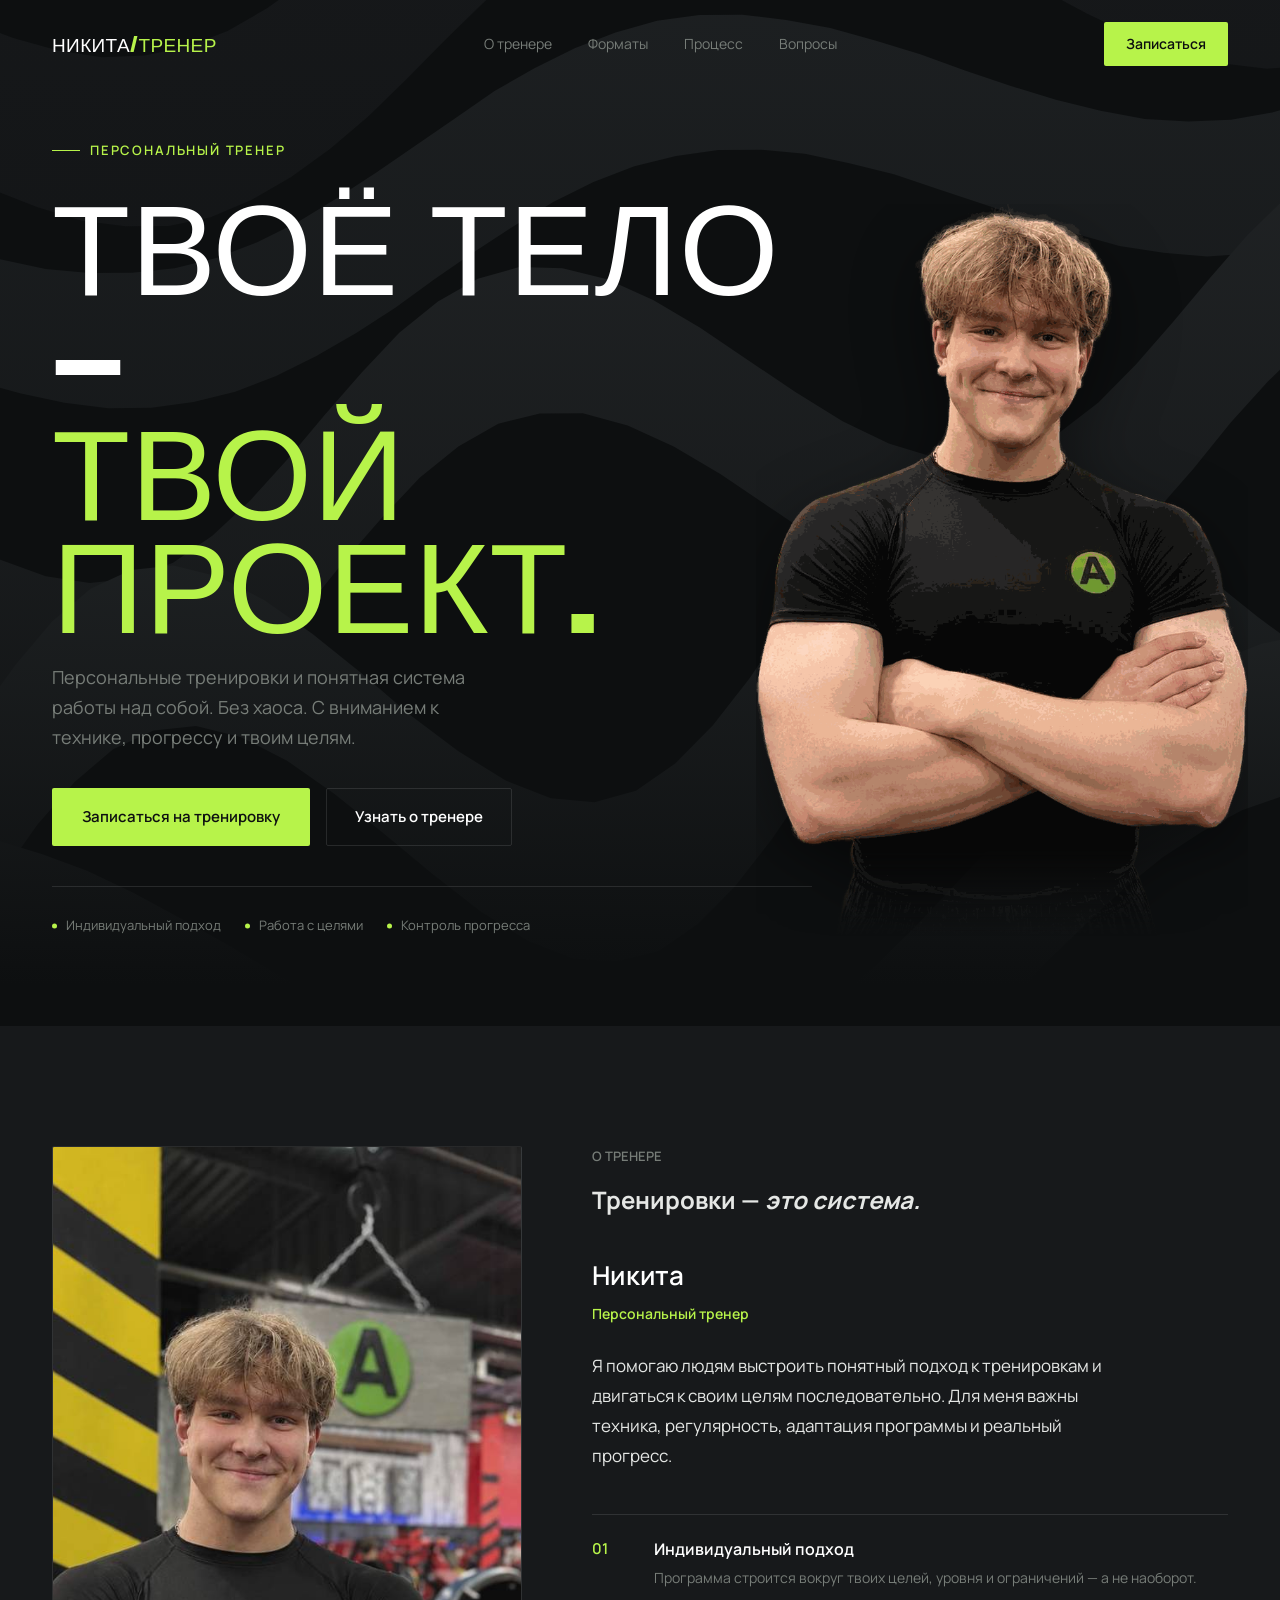
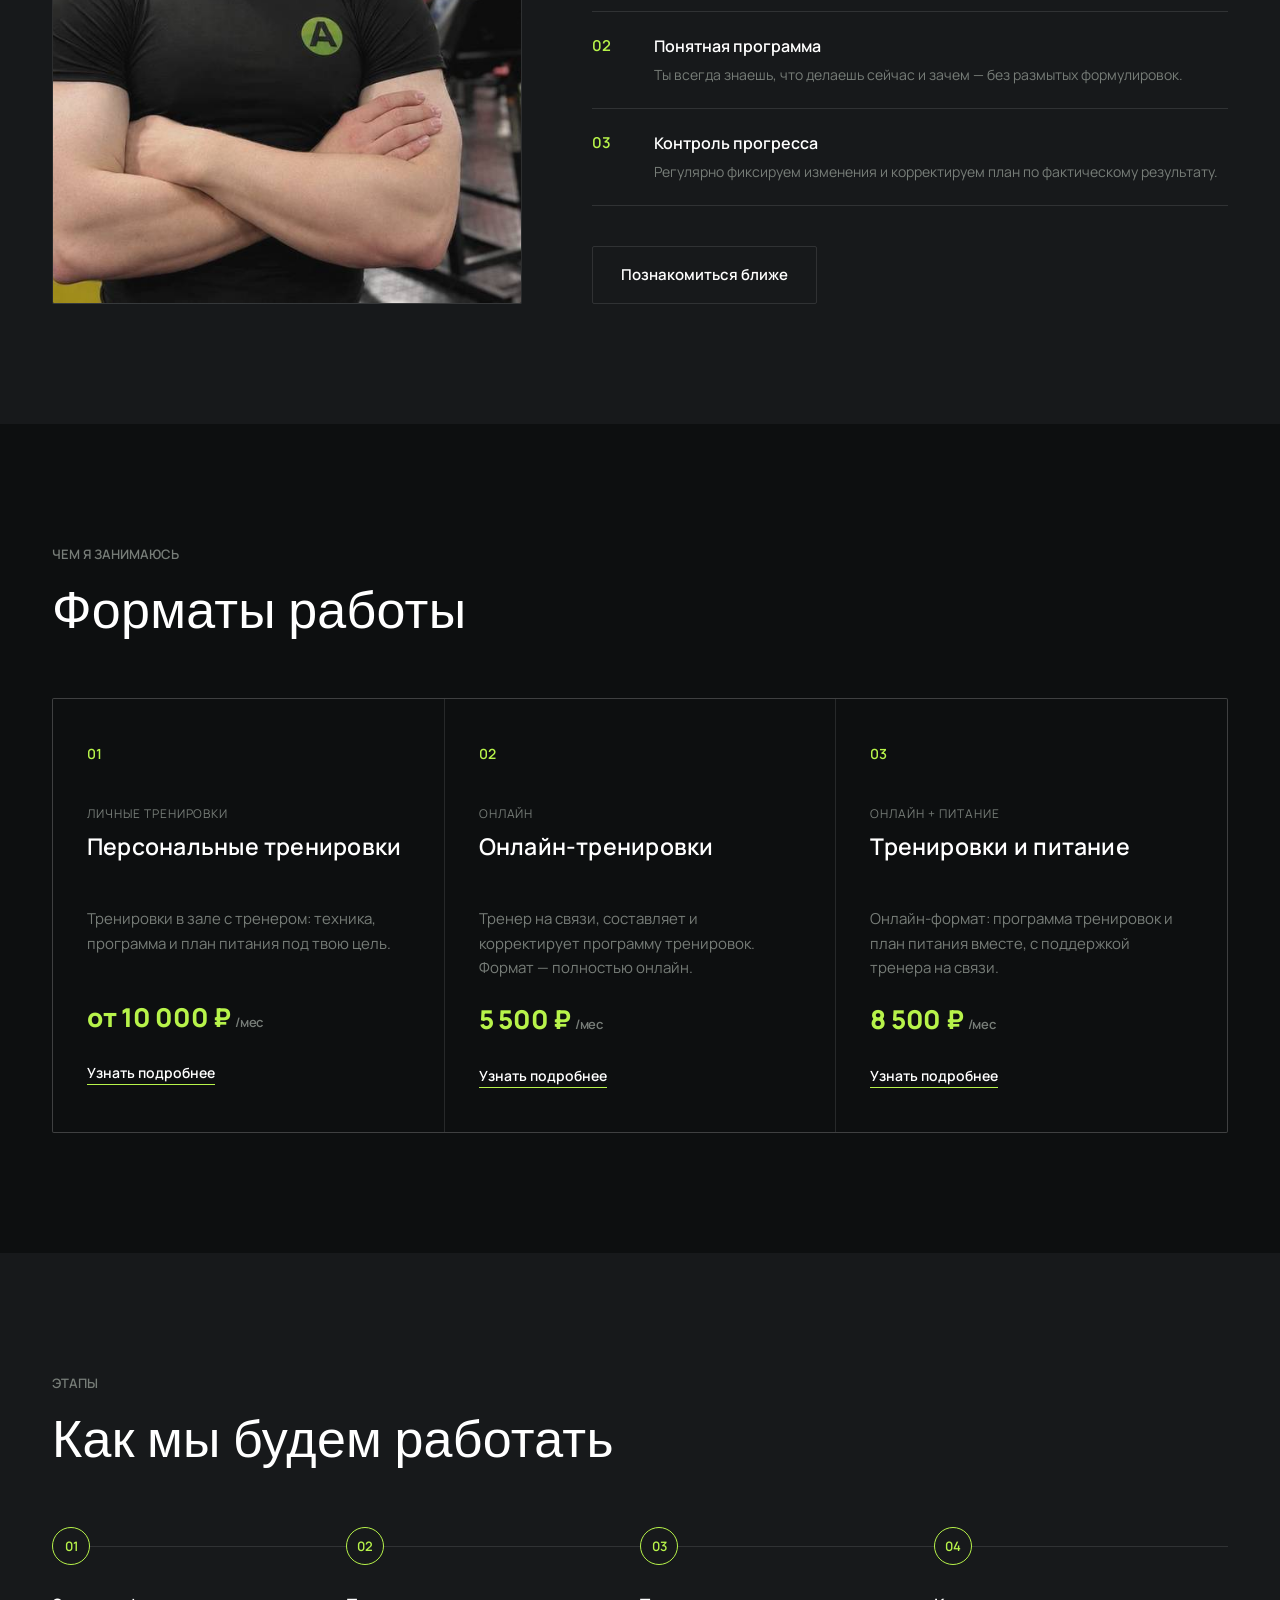
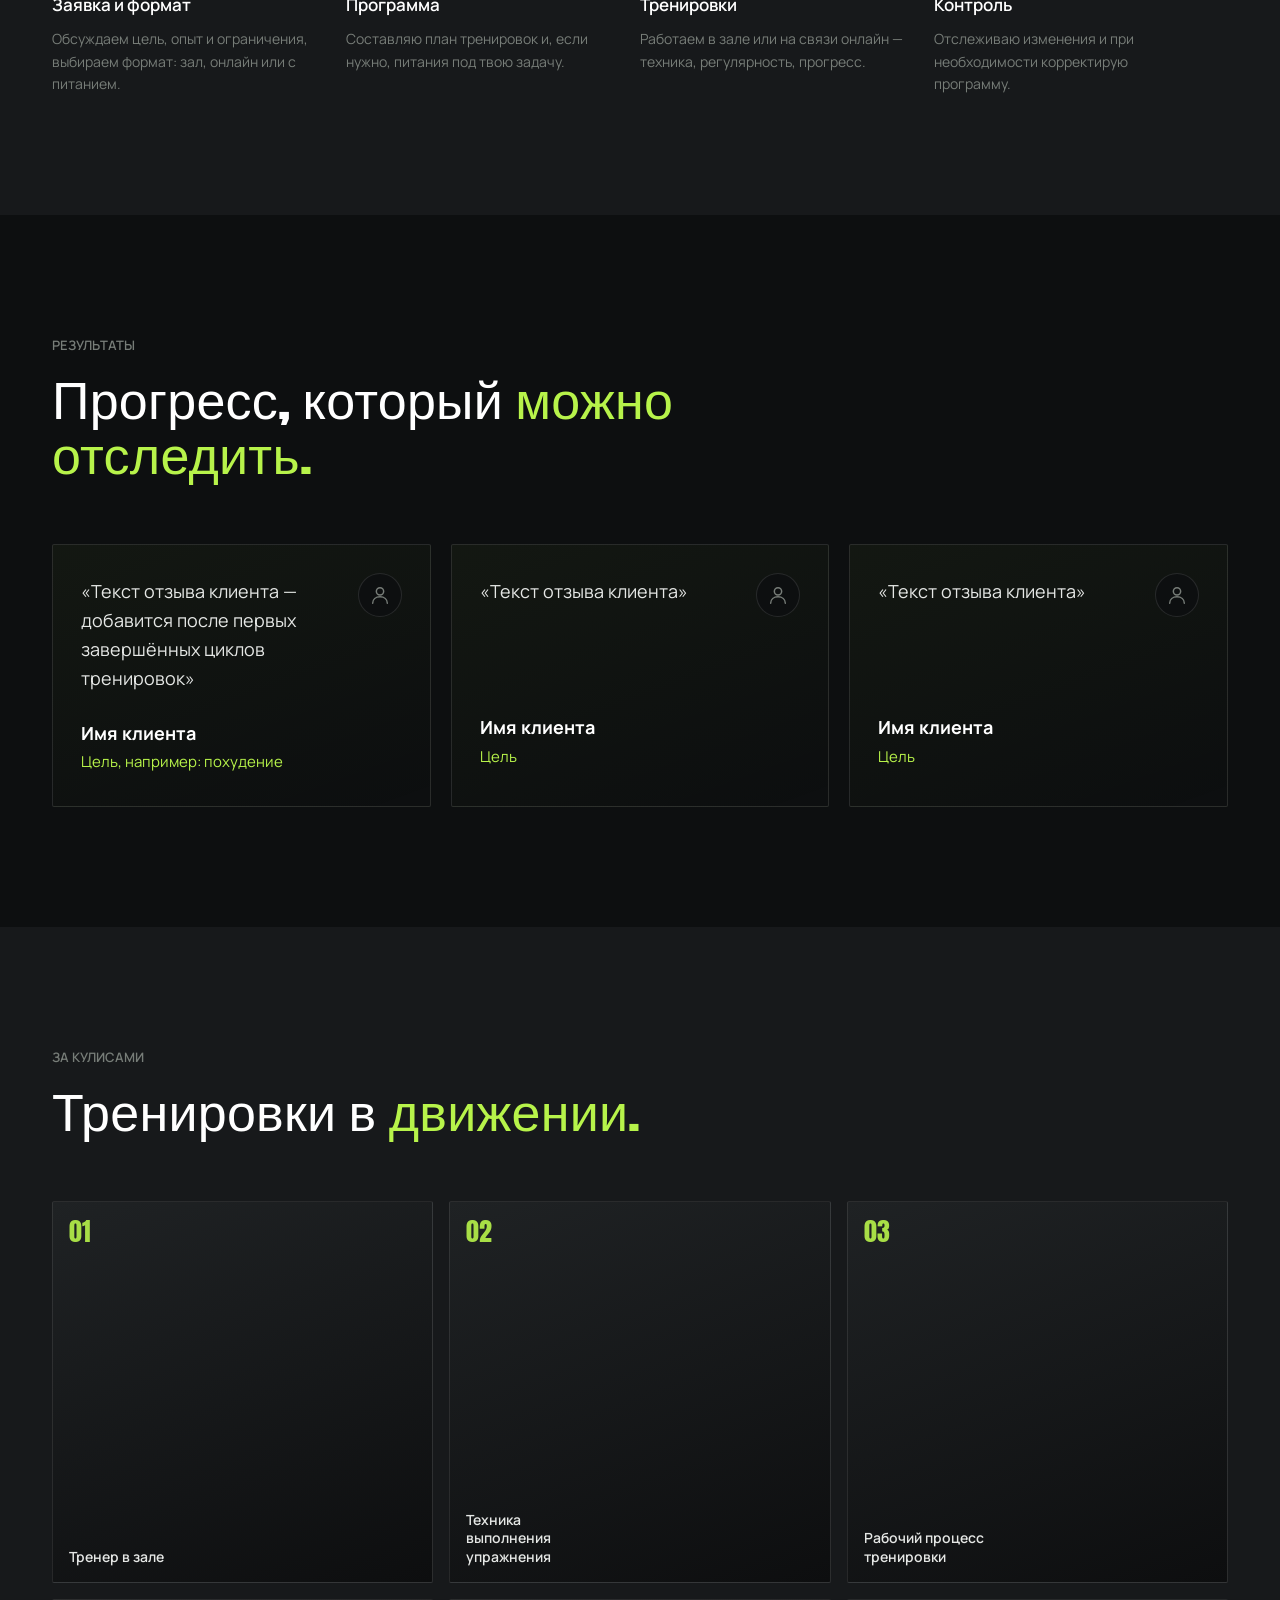
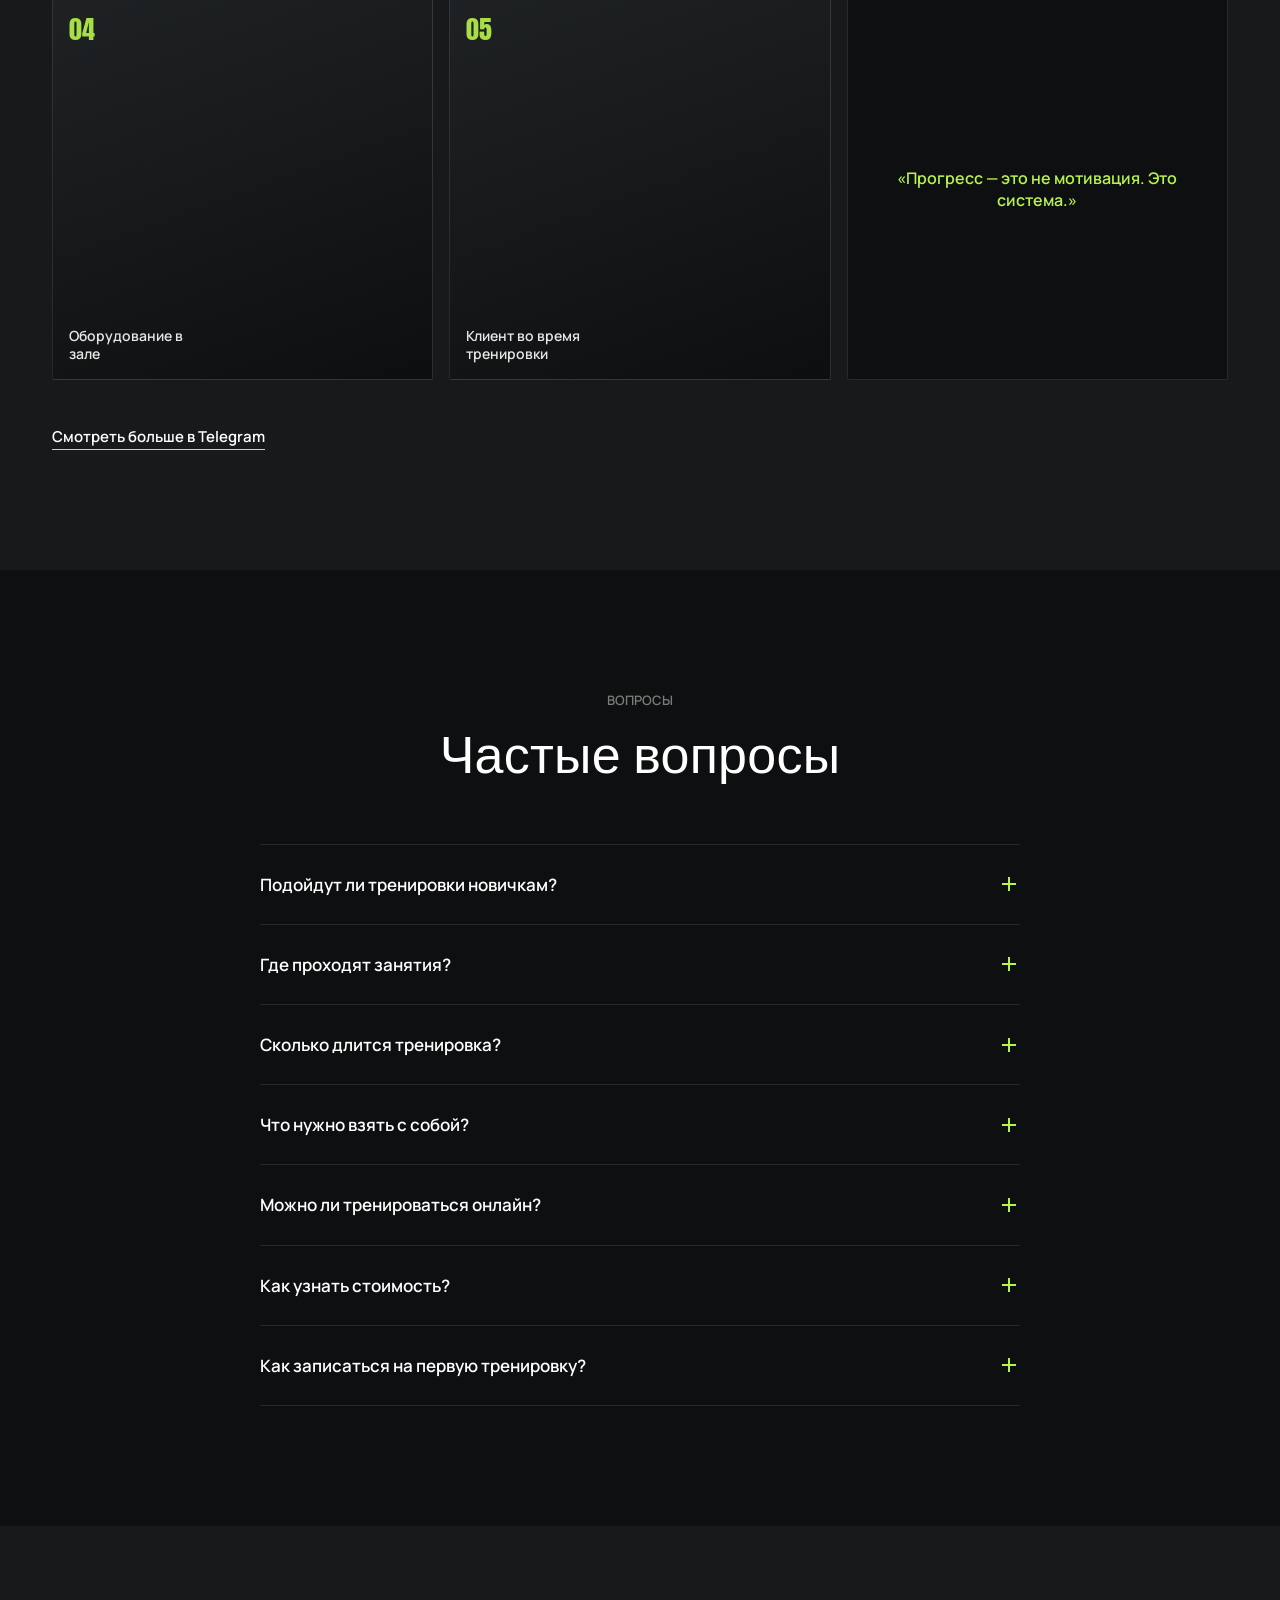
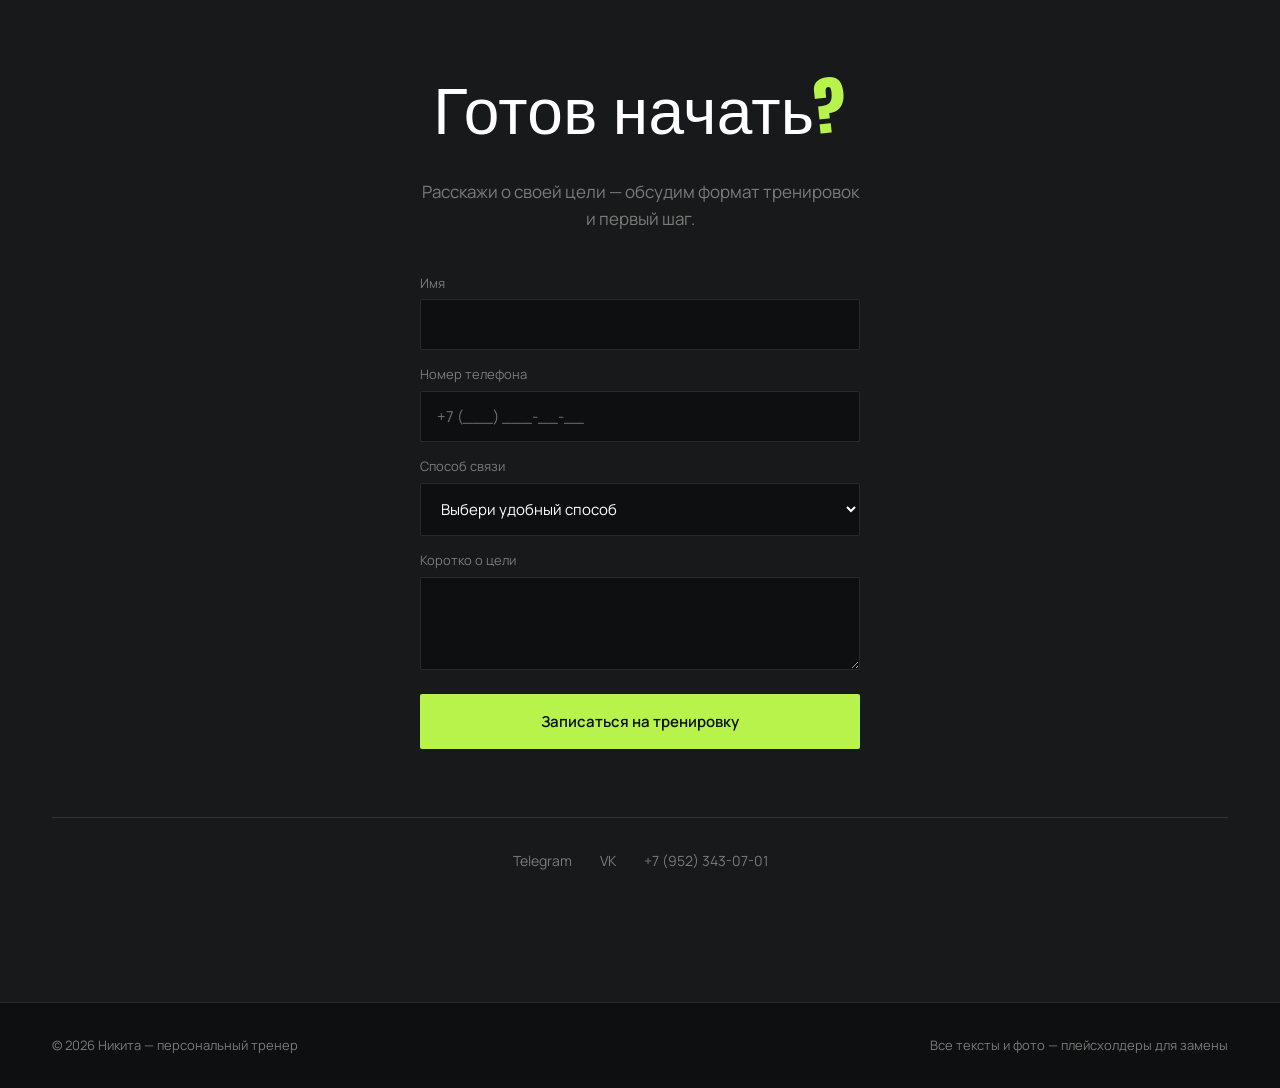
==== index.html @ 748b8d69 "Add files via upload" ====
<!DOCTYPE html>
<html lang="ru">
<head>
<meta charset="UTF-8">
<meta name="viewport" content="width=device-width, initial-scale=1.0">
<title>Никита — Персональный тренер</title>
<meta name="description" content="Персональный фитнес-тренер Никита. Индивидуальные тренировки, питание, программа. Работа в зале и онлайн. Запись на тренировку.">
<link rel="icon" href="data:image/svg+xml,<svg xmlns=%22http://www.w3.org/2000/svg%22 viewBox=%220 0 100 100%22><text y=%22.9em%22 font-size=%2290%22>🏋️</text></svg>">
<link rel="preconnect" href="https://fonts.googleapis.com">
<link rel="preconnect" href="https://fonts.gstatic.com" crossorigin>
<link href="https://fonts.googleapis.com/css2?family=Anton&family=Manrope:wght@400;500;600;700;800&display=swap" rel="stylesheet">
<link rel="stylesheet" href="styles.css">
</head>
<body>

<nav class="nav" id="nav">
  <div class="wrap">
    <a href="#top" class="logo">НИКИТА<span>/ТРЕНЕР</span></a>
    <div class="nav-links">
      <a href="#about">О тренере</a>
      <a href="#services">Форматы</a>
      <a href="#process">Процесс</a>
      <a href="#faq">Вопросы</a>
    </div>
    <a href="#cta" class="nav-cta">Записаться</a>
    <button class="burger" id="burgerBtn" aria-label="Открыть меню" aria-expanded="false" aria-controls="mobileMenu">
      <span></span><span></span><span></span>
    </button>
  </div>
</nav>

<div class="mobile-menu" id="mobileMenu">
  <a href="#about">О тренере</a>
  <a href="#services">Форматы</a>
  <a href="#process">Процесс</a>
  <a href="#faq">Вопросы</a>
  <a href="#cta" class="nav-cta">Записаться</a>
</div>

<main id="top">

  <!-- HERO -->
  <section class="hero">
    <div class="hero-bg" aria-hidden="true"></div>
    <div class="wrap">
      <div class="hero-inner">
        <p class="eyebrow">ПЕРСОНАЛЬНЫЙ ТРЕНЕР</p>
        <h1 class="head">Твоё тело —<br><em>твой проект.</em></h1>
        <p class="lead">Персональные тренировки и понятная система работы над собой. Без хаоса. С вниманием к технике, прогрессу и твоим целям.</p>
        <div class="btn-row">
          <a href="#cta" class="btn-primary">Записаться на тренировку</a>
          <a href="#about" class="btn-secondary">Узнать о тренере</a>
        </div>
        <div class="hero-tags">
          <span>Индивидуальный подход</span>
          <span>Работа с целями</span>
          <span>Контроль прогресса</span>
        </div>
      </div>
      <img class="hero-cutout" src="[data-uri]" alt="Никита, персональный тренер" loading="eager">
    </div>
  </section>

  <!-- ABOUT -->
  <section class="about" id="about">
    <div class="wrap">
      <div class="about-photo">
        <img src="[data-uri]" alt="Никита, персональный тренер" loading="lazy">
      </div>
      <div>
        <p class="kicker">О ТРЕНЕРЕ</p>
        <h2 class="section-head" style="margin-bottom:36px;">Тренировки — <em>это система.</em></h2>
        <p class="about-name head">Никита</p>
        <p class="about-role">Персональный тренер</p>
        <p class="about-text">Я помогаю людям выстроить понятный подход к тренировкам и двигаться к своим целям последовательно. Для меня важны техника, регулярность, адаптация программы и реальный прогресс.</p>
        <div class="perks">
          <div class="perk">
            <div class="perk-num">01</div>
            <div><div class="perk-title">Индивидуальный подход</div><div class="perk-desc">Программа строится вокруг твоих целей, уровня и ограничений — а не наоборот.</div></div>
          </div>
          <div class="perk">
            <div class="perk-num">02</div>
            <div><div class="perk-title">Понятная программа</div><div class="perk-desc">Ты всегда знаешь, что делаешь сейчас и зачем — без размытых формулировок.</div></div>
          </div>
          <div class="perk">
            <div class="perk-num">03</div>
            <div><div class="perk-title">Контроль прогресса</div><div class="perk-desc">Регулярно фиксируем изменения и корректируем план по фактическому результату.</div></div>
          </div>
        </div>
        <a href="#cta" class="btn-secondary">Познакомиться ближе</a>
      </div>
    </div>
  </section>

  <!-- SERVICES -->
  <section class="services" id="services">
    <div class="wrap">
      <div class="section-head">
        <p class="kicker">ЧЕМ Я ЗАНИМАЮСЬ</p>
        <h2>Форматы работы</h2>
      </div>
      <div class="svc-grid">
        <div class="svc-card">
          <div class="svc-num">01</div>
          <p class="svc-tag">ЛИЧНЫЕ ТРЕНИРОВКИ</p>
          <h3 class="svc-title head">Персональные тренировки</h3>
          <p class="svc-desc">Тренировки в зале с тренером: техника, программа и план питания под твою цель.</p>
          <div class="svc-price">от 10 000 ₽<span>/мес</span></div>
          <a href="#cta" class="svc-link">Узнать подробнее</a>
        </div>
        <div class="svc-card">
          <div class="svc-num">02</div>
          <p class="svc-tag">ОНЛАЙН</p>
          <h3 class="svc-title head">Онлайн-тренировки</h3>
          <p class="svc-desc">Тренер на связи, составляет и корректирует программу тренировок. Формат — полностью онлайн.</p>
          <div class="svc-price">5 500 ₽<span>/мес</span></div>
          <a href="#cta" class="svc-link">Узнать подробнее</a>
        </div>
        <div class="svc-card">
          <div class="svc-num">03</div>
          <p class="svc-tag">ОНЛАЙН + ПИТАНИЕ</p>
          <h3 class="svc-title head">Тренировки и питание</h3>
          <p class="svc-desc">Онлайн-формат: программа тренировок и план питания вместе, с поддержкой тренера на связи.</p>
          <div class="svc-price">8 500 ₽<span>/мес</span></div>
          <a href="#cta" class="svc-link">Узнать подробнее</a>
        </div>
      </div>
    </div>
  </section>

  <!-- PROCESS -->
  <section class="process" id="process">
    <div class="wrap">
      <div class="section-head">
        <p class="kicker">ЭТАПЫ</p>
        <h2>Как мы будем работать</h2>
      </div>
      <div class="process-line">
        <div class="proc-step">
          <div class="proc-dot">01</div>
          <div class="proc-title">Заявка и формат</div>
          <div class="proc-desc">Обсуждаем цель, опыт и ограничения, выбираем формат: зал, онлайн или с питанием.</div>
        </div>
        <div class="proc-step">
          <div class="proc-dot">02</div>
          <div class="proc-title">Программа</div>
          <div class="proc-desc">Составляю план тренировок и, если нужно, питания под твою задачу.</div>
        </div>
        <div class="proc-step">
          <div class="proc-dot">03</div>
          <div class="proc-title">Тренировки</div>
          <div class="proc-desc">Работаем в зале или на связи онлайн — техника, регулярность, прогресс.</div>
        </div>
        <div class="proc-step">
          <div class="proc-dot">04</div>
          <div class="proc-title">Контроль</div>
          <div class="proc-desc">Отслеживаю изменения и при необходимости корректирую программу.</div>
        </div>
      </div>
    </div>
  </section>

  <!-- RESULTS -->
  <section class="results" id="results">
    <div class="wrap">
      <div class="section-head">
        <p class="kicker">РЕЗУЛЬТАТЫ</p>
        <h2>Прогресс, который <em>можно отследить.</em></h2>
      </div>
      <div class="testimonial-grid" id="testimonialGrid"></div>
      <div class="testimonial-controls" id="testimonialControls" hidden>
        <button class="test-arrow" id="testPrev" aria-label="Предыдущие отзывы">←</button>
        <button class="btn-secondary" id="testShowAll">Все отзывы</button>
        <button class="test-arrow" id="testNext" aria-label="Следующие отзывы">→</button>
      </div>
    </div>
  </section>

  <div class="testimonial-modal" id="testimonialModal" hidden>
    <div class="testimonial-modal-inner">
      <button class="testimonial-modal-close" id="testimonialModalClose" aria-label="Закрыть">×</button>
      <h3 class="head" style="font-size:28px;margin-bottom:24px;">Все отзывы</h3>
      <div class="testimonial-modal-list" id="testimonialModalList"></div>
    </div>
  </div>

  <!-- CONTENT / SOCIAL PROOF -->
  <section class="content">
    <div class="wrap">
      <div class="section-head">
        <p class="kicker">ЗА КУЛИСАМИ</p>
        <h2>Тренировки в <em>движении.</em></h2>
      </div>
      <div class="content-grid">
        <div class="content-tile"><span class="tile-num">01</span><span class="tile-label">Тренер в зале</span></div>
        <div class="content-tile"><span class="tile-num">02</span><span class="tile-label">Техника выполнения упражнения</span></div>
        <div class="content-tile"><span class="tile-num">03</span><span class="tile-label">Рабочий процесс тренировки</span></div>
        <div class="content-tile"><span class="tile-num">04</span><span class="tile-label">Оборудование в зале</span></div>
        <div class="content-tile"><span class="tile-num">05</span><span class="tile-label">Клиент во время тренировки</span></div>
        <div class="content-tile quote">
          <p class="quote-default">«Прогресс — это не мотивация. Это система.»</p>
          <p class="quote-alt">«Результат — это регулярность, а не разовый рывок.»</p>
        </div>
      </div>
      <a href="https://t.me/leshkasvetovik" target="_blank" rel="noopener" class="content-link">Смотреть больше в Telegram</a>
    </div>
  </section>

  <!-- FAQ -->
  <section class="faq" id="faq">
    <div class="wrap">
      <div class="section-head" style="margin-left:auto;margin-right:auto;text-align:center;">
        <p class="kicker">ВОПРОСЫ</p>
        <h2>Частые вопросы</h2>
      </div>
      <div class="faq-list">
        <details class="faq-item">
          <summary>Подойдут ли тренировки новичкам?<span class="faq-icon"></span></summary>
          <div class="faq-answer">Да, программа выстраивается индивидуально под твой уровень — начинаем с базовой техники и постепенно увеличиваем нагрузку.</div>
        </details>
        <details class="faq-item">
          <summary>Где проходят занятия?<span class="faq-icon"></span></summary>
          <div class="faq-answer">[Укажи адрес зала или формат — уточняется индивидуально при записи.]</div>
        </details>
        <details class="faq-item">
          <summary>Сколько длится тренировка?<span class="faq-icon"></span></summary>
          <div class="faq-answer">[Укажи длительность — например, 60 минут.]</div>
        </details>
        <details class="faq-item">
          <summary>Что нужно взять с собой?<span class="faq-icon"></span></summary>
          <div class="faq-answer">Удобную спортивную форму, обувь для зала и воду. Остальное — на месте.</div>
        </details>
        <details class="faq-item">
          <summary>Можно ли тренироваться онлайн?<span class="faq-icon"></span></summary>
          <div class="faq-answer">Да, есть формат онлайн-сопровождения с программой и обратной связью по технике.</div>
        </details>
        <details class="faq-item">
          <summary>Как узнать стоимость?<span class="faq-icon"></span></summary>
          <div class="faq-answer">Стоимость зависит от формата и количества тренировок — напиши в Telegram или оставь заявку ниже.</div>
        </details>
        <details class="faq-item">
          <summary>Как записаться на первую тренировку?<span class="faq-icon"></span></summary>
          <div class="faq-answer">Заполни форму ниже или напиши напрямую — договоримся о времени и обсудим твою цель.</div>
        </details>
      </div>
    </div>
  </section>

  <!-- FINAL CTA -->
  <section class="final" id="cta">
    <div class="wrap">
      <h2 class="head">Готов начать<span class="q-mark">?</span></h2>
      <p>Расскажи о своей цели — обсудим формат тренировок и первый шаг.</p>

      <form id="bookingForm" style="max-width:440px;margin:0 auto;text-align:left;">
        <div style="display:flex;flex-direction:column;gap:14px;margin-bottom:18px;">
          <label style="font-size:13px;color:var(--steel);">
            Имя
            <input required type="text" name="name" style="width:100%;margin-top:6px;padding:14px 16px;background:var(--black);border:1px solid var(--line);border-radius:var(--radius);color:var(--white);font-size:15px;font-family:inherit;">
          </label>
          <label style="font-size:13px;color:var(--steel);">
            Номер телефона
            <input required type="tel" name="phone" placeholder="+7 (___) ___-__-__" style="width:100%;margin-top:6px;padding:14px 16px;background:var(--black);border:1px solid var(--line);border-radius:var(--radius);color:var(--white);font-size:15px;font-family:inherit;">
          </label>
          <label style="font-size:13px;color:var(--steel);">
            Способ связи
            <select required name="method" style="width:100%;margin-top:6px;padding:14px 16px;background:var(--black);border:1px solid var(--line);border-radius:var(--radius);color:var(--white);font-size:15px;font-family:inherit;">
              <option value="" disabled selected>Выбери удобный способ</option>
              <option value="Telegram">Telegram</option>
              <option value="VK">VK</option>
              <option value="MAX">MAX</option>
            </select>
          </label>
          <label style="font-size:13px;color:var(--steel);">
            Коротко о цели
            <textarea name="goal" rows="3" style="width:100%;margin-top:6px;padding:14px 16px;background:var(--black);border:1px solid var(--line);border-radius:var(--radius);color:var(--white);font-size:15px;font-family:inherit;resize:vertical;"></textarea>
          </label>
        </div>
        <button type="submit" class="btn-primary" style="width:100%;">Записаться на тренировку</button>
        <p class="form-status" id="formStatus" role="status"></p>
      </form>

      <div class="final-contacts">
        <a href="https://t.me/xbdnxkc" target="_blank" rel="noopener">Telegram</a>
        <a href="https://vk.ru/fruddzhi" target="_blank" rel="noopener">VK</a>
        <a href="tel:+79523430701">+7 (952) 343-07-01</a>
      </div>
    </div>
  </section>

</main>

<footer>
  <div class="wrap">
    <span>© 2026 Никита — персональный тренер</span>
    <span>Все тексты и фото — плейсхолдеры для замены</span>
  </div>
</footer>

<script src="script.js"></script>

</body>
</html>
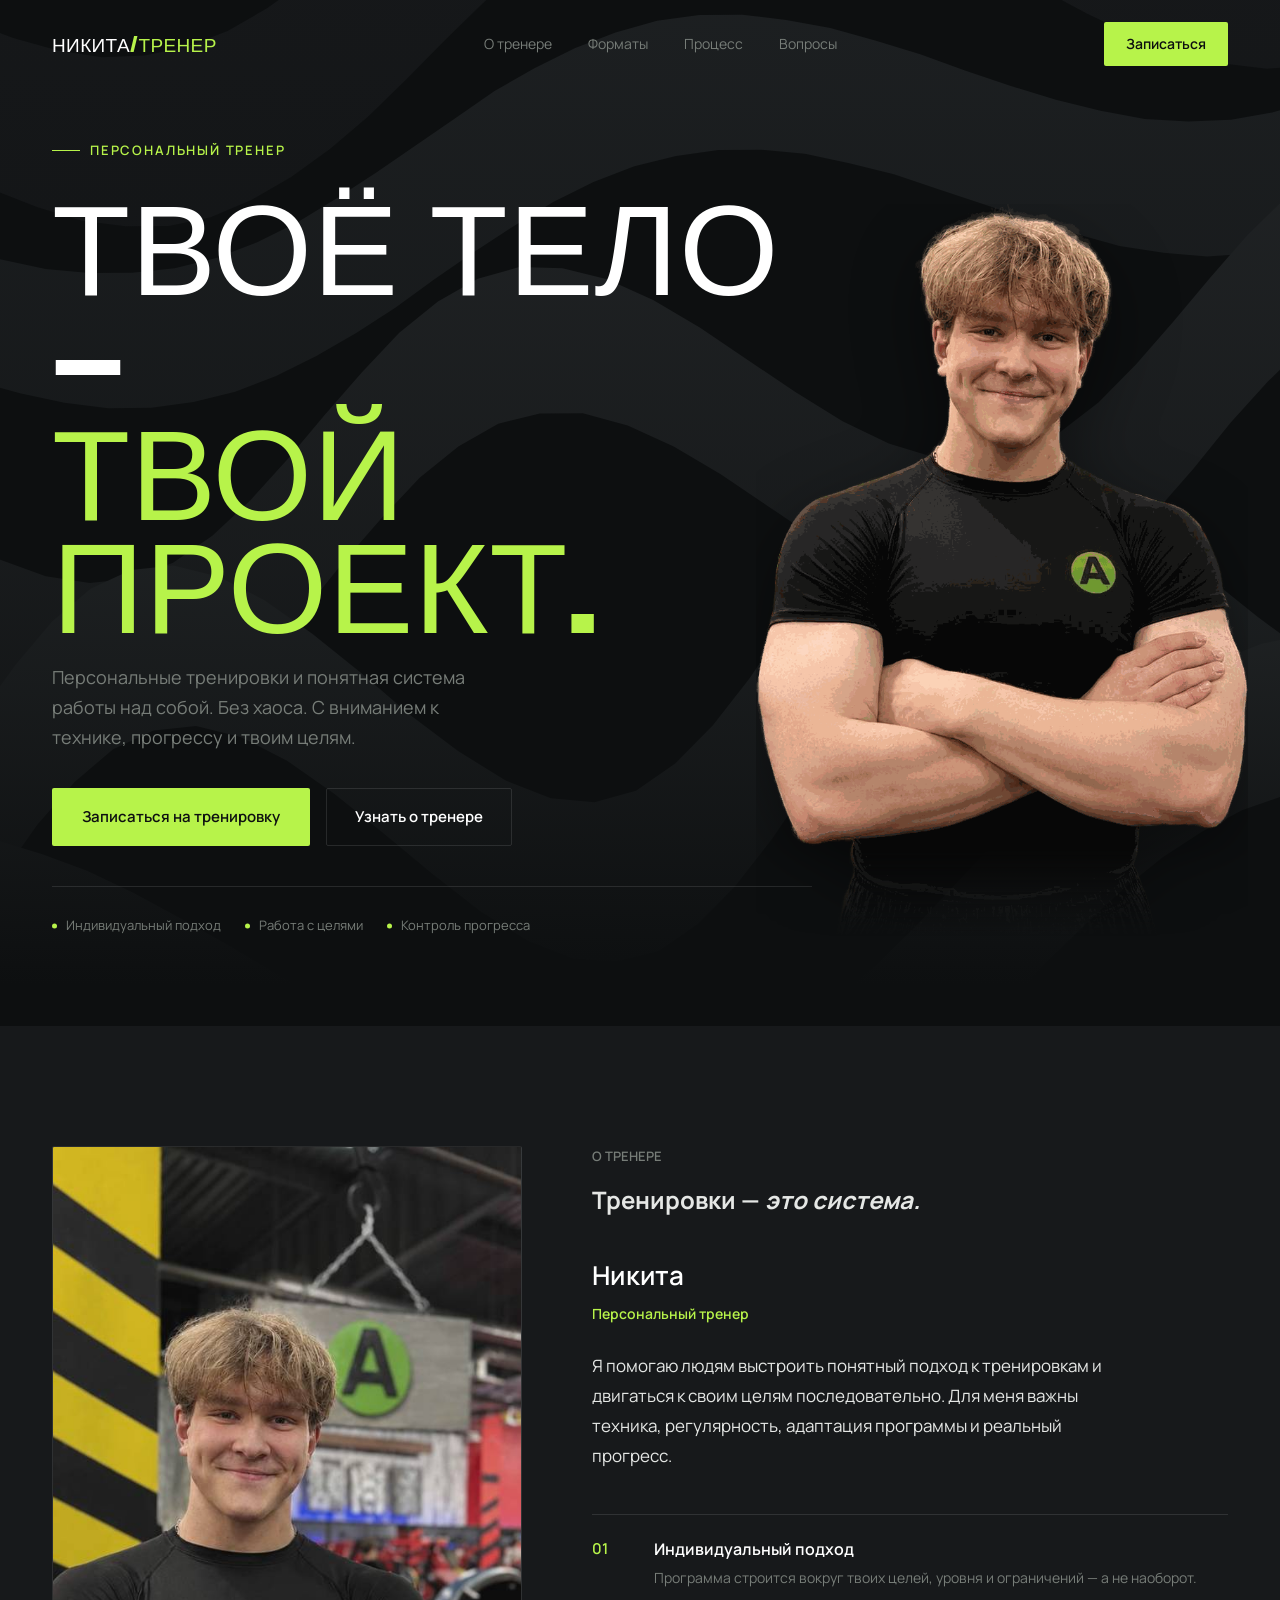
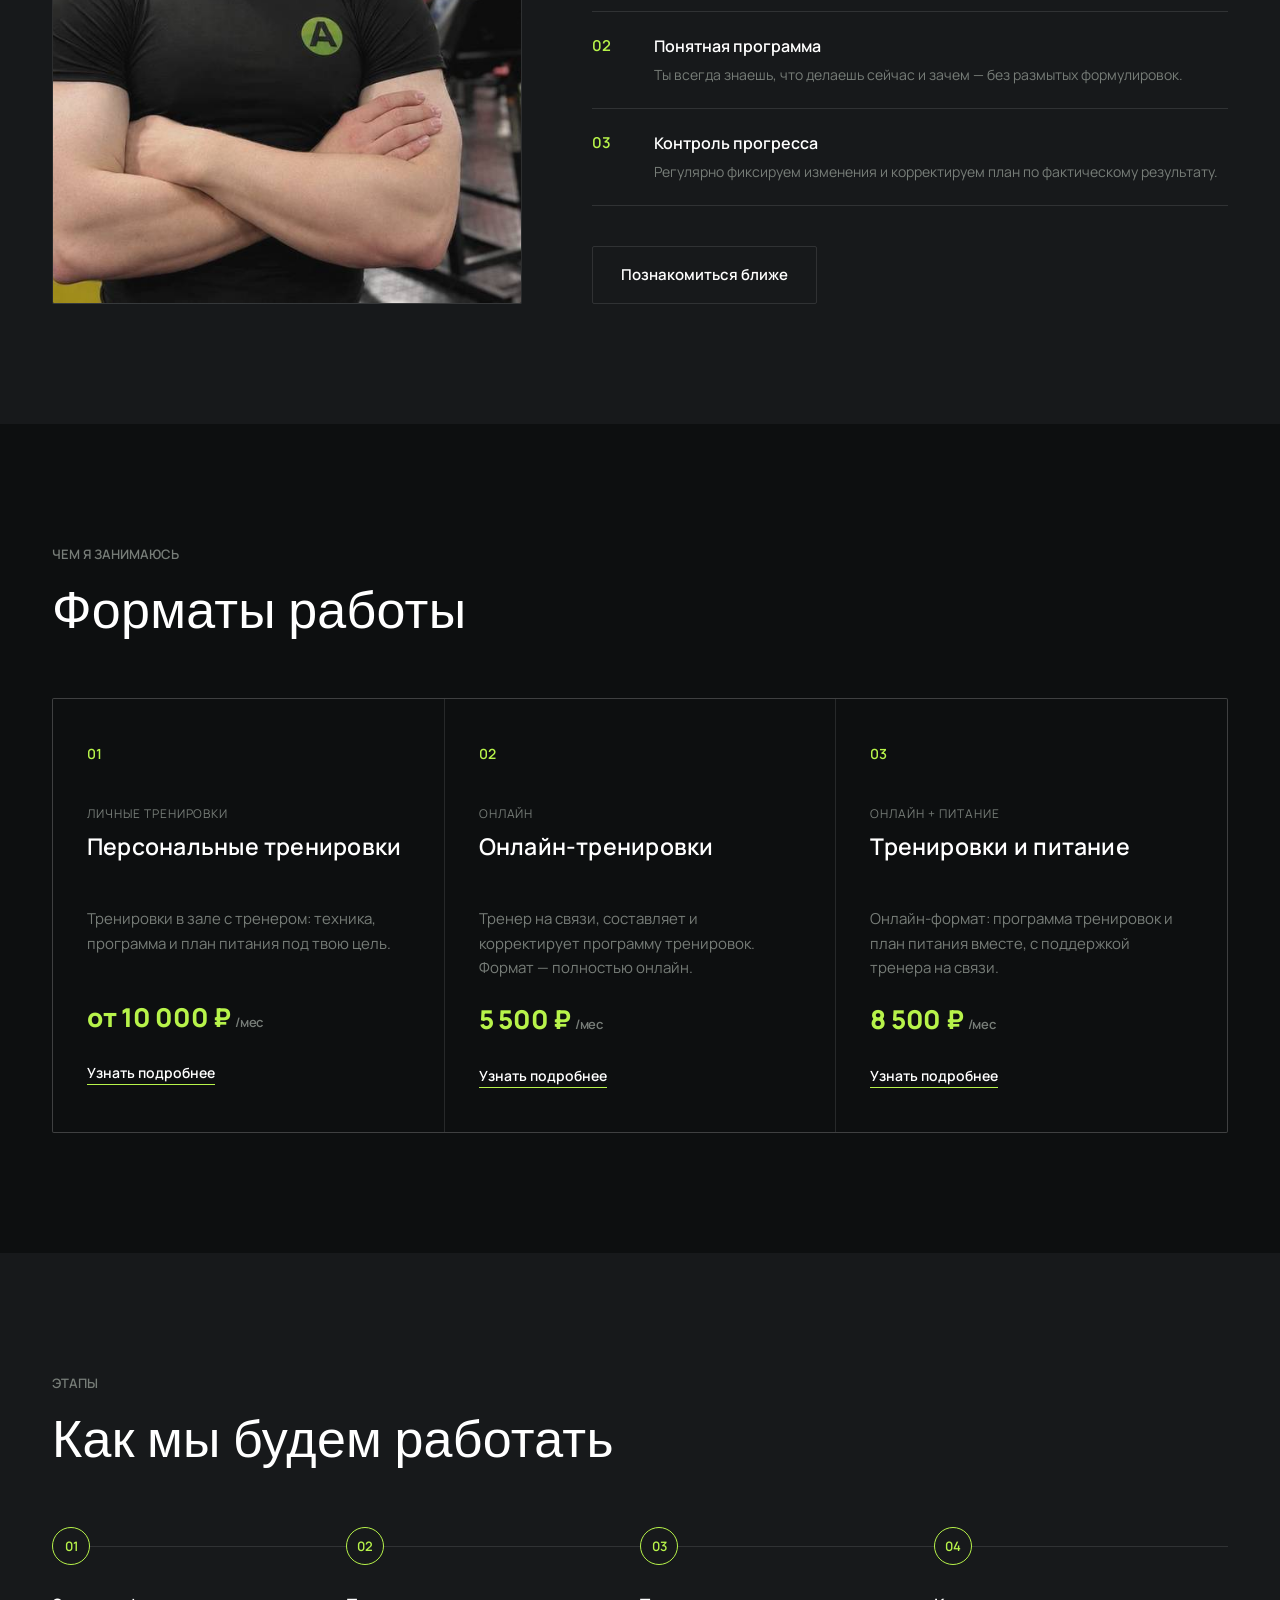
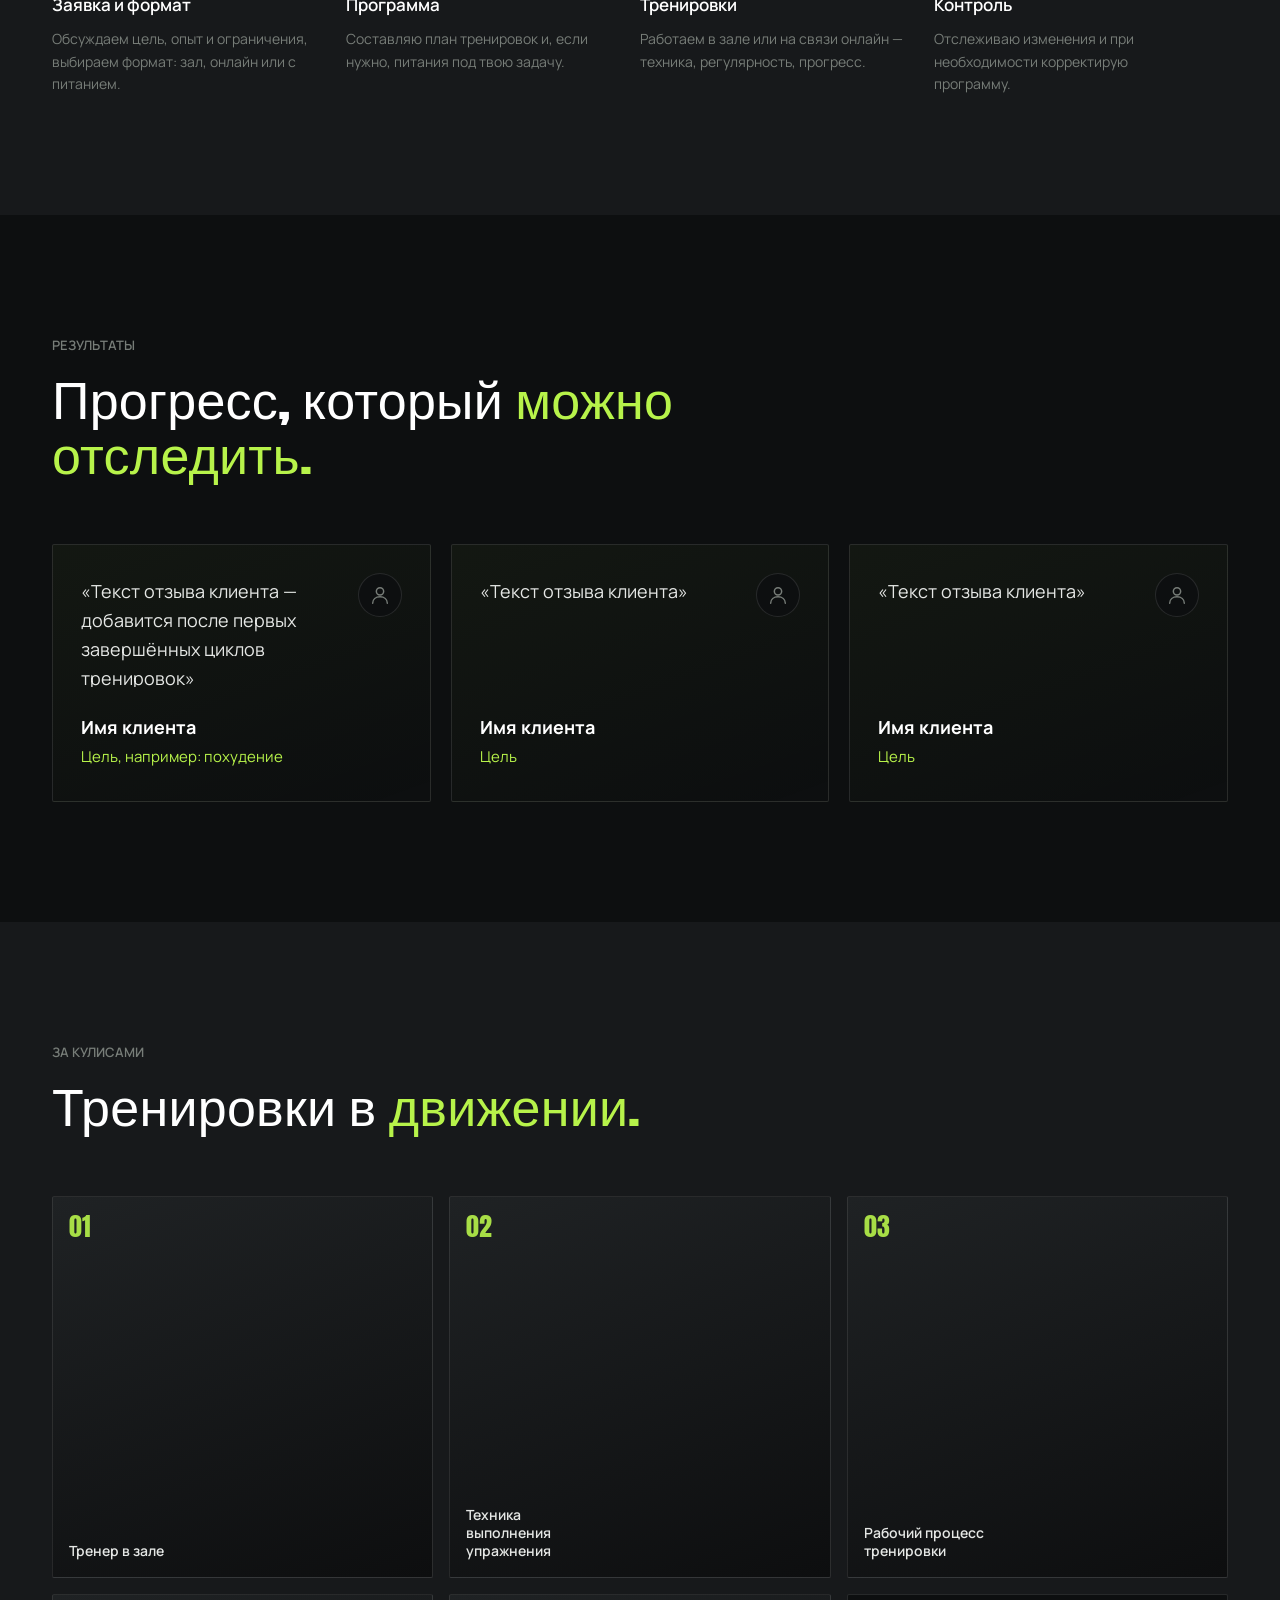
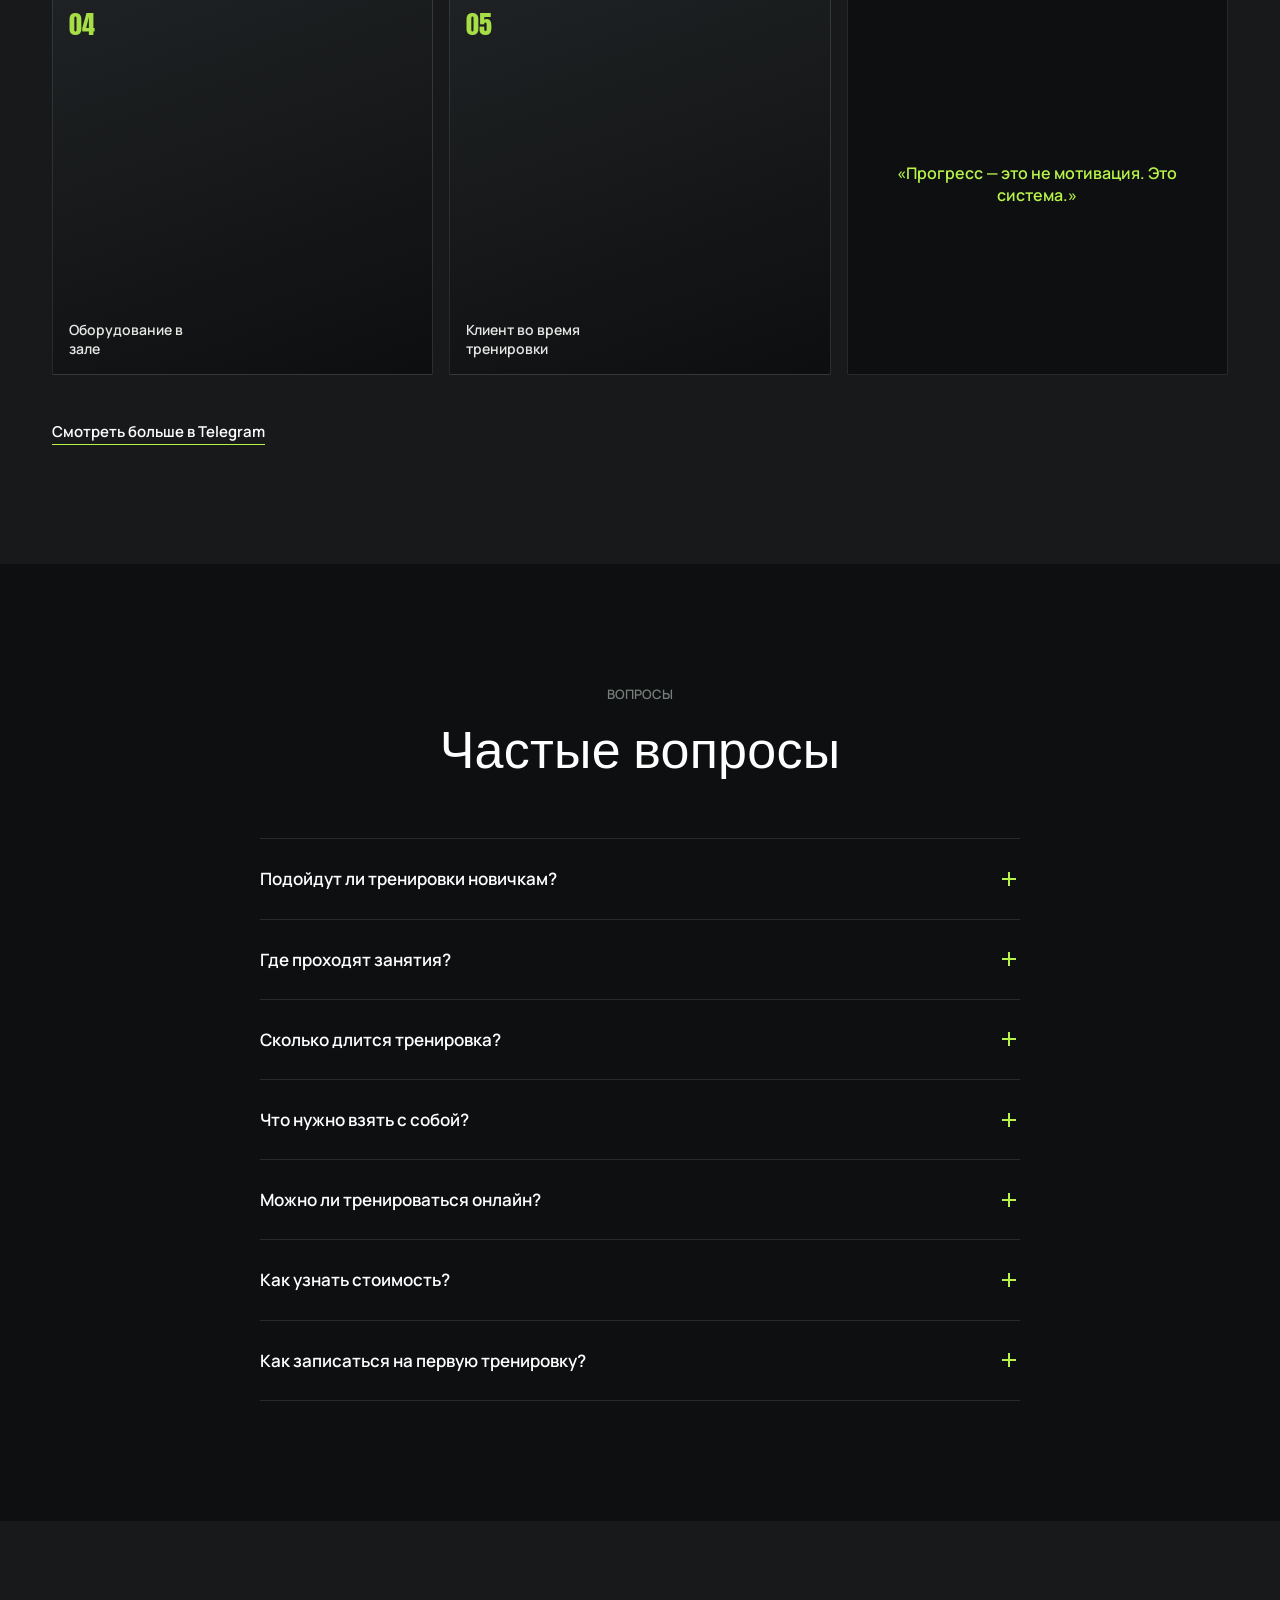
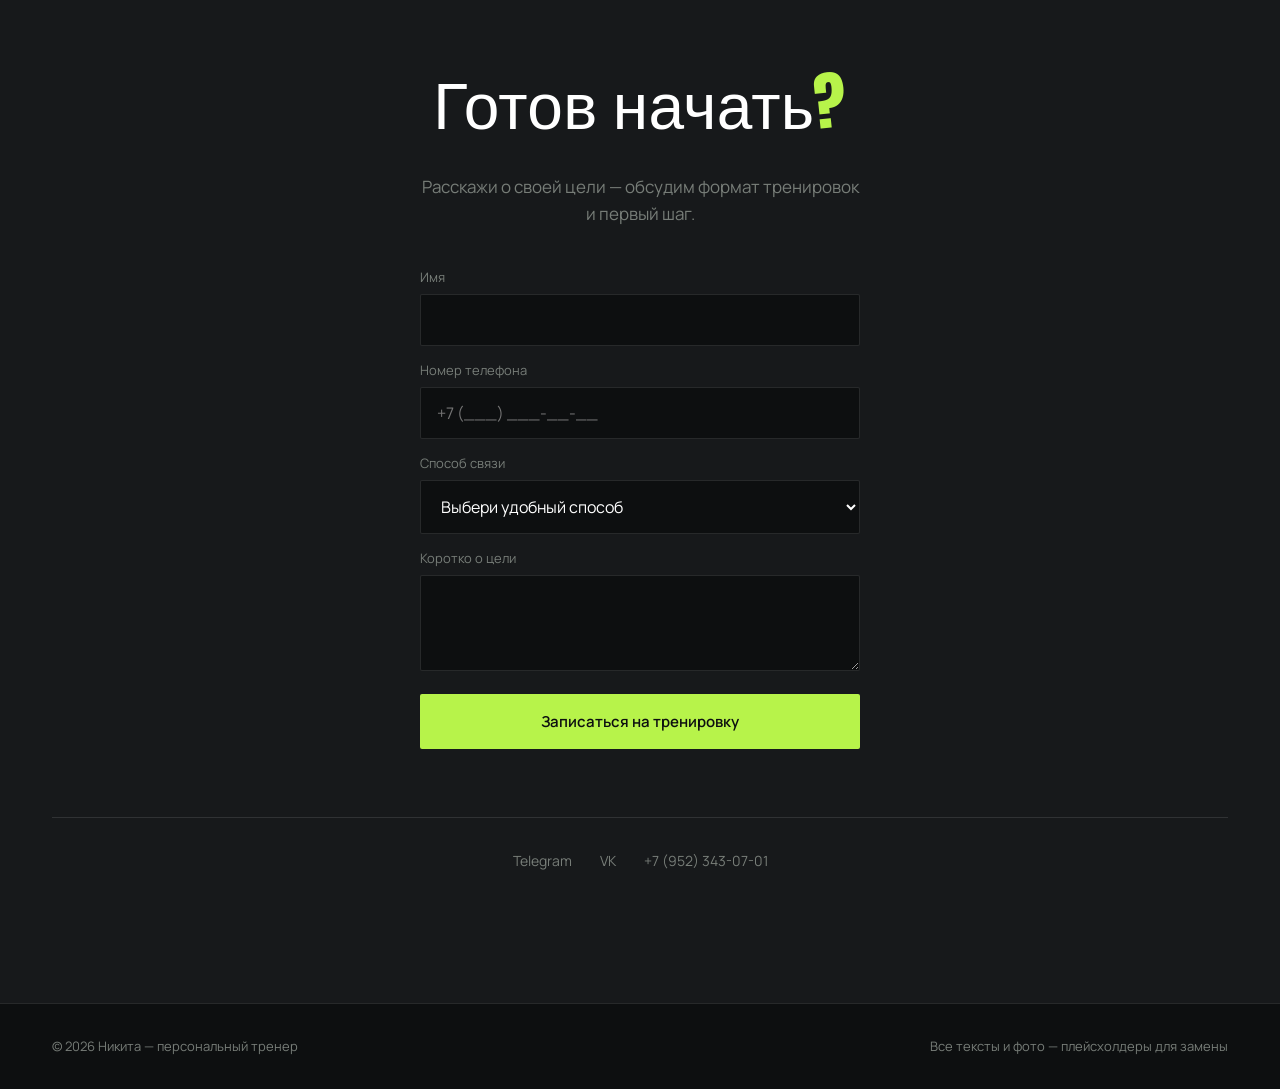
==== commit ed962fb3: "Add files via upload" ====
--- a/index.html
+++ b/index.html
@@ -216,31 +216,31 @@
       <div class="faq-list">
         <details class="faq-item">
           <summary>Подойдут ли тренировки новичкам?<span class="faq-icon"></span></summary>
-          <div class="faq-answer">Да, программа выстраивается индивидуально под твой уровень — начинаем с базовой техники и постепенно увеличиваем нагрузку.</div>
+          <div class="faq-answer"><div class="faq-answer-inner">Да, программа выстраивается индивидуально под твой уровень — начинаем с базовой техники и постепенно увеличиваем нагрузку.</div></div>
         </details>
         <details class="faq-item">
           <summary>Где проходят занятия?<span class="faq-icon"></span></summary>
-          <div class="faq-answer">[Укажи адрес зала или формат — уточняется индивидуально при записи.]</div>
+          <div class="faq-answer"><div class="faq-answer-inner">[Укажи адрес зала или формат — уточняется индивидуально при записи.]</div></div>
         </details>
         <details class="faq-item">
           <summary>Сколько длится тренировка?<span class="faq-icon"></span></summary>
-          <div class="faq-answer">[Укажи длительность — например, 60 минут.]</div>
+          <div class="faq-answer"><div class="faq-answer-inner">[Укажи длительность — например, 60 минут.]</div></div>
         </details>
         <details class="faq-item">
           <summary>Что нужно взять с собой?<span class="faq-icon"></span></summary>
-          <div class="faq-answer">Удобную спортивную форму, обувь для зала и воду. Остальное — на месте.</div>
+          <div class="faq-answer"><div class="faq-answer-inner">Удобную спортивную форму, обувь для зала и воду. Остальное — на месте.</div></div>
         </details>
         <details class="faq-item">
           <summary>Можно ли тренироваться онлайн?<span class="faq-icon"></span></summary>
-          <div class="faq-answer">Да, есть формат онлайн-сопровождения с программой и обратной связью по технике.</div>
+          <div class="faq-answer"><div class="faq-answer-inner">Да, есть формат онлайн-сопровождения с программой и обратной связью по технике.</div></div>
         </details>
         <details class="faq-item">
           <summary>Как узнать стоимость?<span class="faq-icon"></span></summary>
-          <div class="faq-answer">Стоимость зависит от формата и количества тренировок — напиши в Telegram или оставь заявку ниже.</div>
+          <div class="faq-answer"><div class="faq-answer-inner">Стоимость зависит от формата и количества тренировок — напиши в Telegram или оставь заявку ниже.</div></div>
         </details>
         <details class="faq-item">
           <summary>Как записаться на первую тренировку?<span class="faq-icon"></span></summary>
-          <div class="faq-answer">Заполни форму ниже или напиши напрямую — договоримся о времени и обсудим твою цель.</div>
+          <div class="faq-answer"><div class="faq-answer-inner">Заполни форму ниже или напиши напрямую — договоримся о времени и обсудим твою цель.</div></div>
         </details>
       </div>
     </div>
@@ -256,15 +256,15 @@
         <div style="display:flex;flex-direction:column;gap:14px;margin-bottom:18px;">
           <label style="font-size:13px;color:var(--steel);">
             Имя
-            <input required type="text" name="name" style="width:100%;margin-top:6px;padding:14px 16px;background:var(--black);border:1px solid var(--line);border-radius:var(--radius);color:var(--white);font-size:15px;font-family:inherit;">
+            <input required type="text" name="name" style="width:100%;margin-top:6px;padding:14px 16px;background:var(--black);border:1px solid var(--line);border-radius:var(--radius);color:var(--white);font-size:16px;font-family:inherit;">
           </label>
           <label style="font-size:13px;color:var(--steel);">
             Номер телефона
-            <input required type="tel" name="phone" placeholder="+7 (___) ___-__-__" style="width:100%;margin-top:6px;padding:14px 16px;background:var(--black);border:1px solid var(--line);border-radius:var(--radius);color:var(--white);font-size:15px;font-family:inherit;">
+            <input required type="tel" name="phone" placeholder="+7 (___) ___-__-__" style="width:100%;margin-top:6px;padding:14px 16px;background:var(--black);border:1px solid var(--line);border-radius:var(--radius);color:var(--white);font-size:16px;font-family:inherit;">
           </label>
           <label style="font-size:13px;color:var(--steel);">
             Способ связи
-            <select required name="method" style="width:100%;margin-top:6px;padding:14px 16px;background:var(--black);border:1px solid var(--line);border-radius:var(--radius);color:var(--white);font-size:15px;font-family:inherit;">
+            <select required name="method" style="width:100%;margin-top:6px;padding:14px 16px;background:var(--black);border:1px solid var(--line);border-radius:var(--radius);color:var(--white);font-size:16px;font-family:inherit;">
               <option value="" disabled selected>Выбери удобный способ</option>
               <option value="Telegram">Telegram</option>
               <option value="VK">VK</option>
@@ -273,7 +273,7 @@
           </label>
           <label style="font-size:13px;color:var(--steel);">
             Коротко о цели
-            <textarea name="goal" rows="3" style="width:100%;margin-top:6px;padding:14px 16px;background:var(--black);border:1px solid var(--line);border-radius:var(--radius);color:var(--white);font-size:15px;font-family:inherit;resize:vertical;"></textarea>
+            <textarea name="goal" rows="3" style="width:100%;margin-top:6px;padding:14px 16px;background:var(--black);border:1px solid var(--line);border-radius:var(--radius);color:var(--white);font-size:16px;font-family:inherit;resize:vertical;"></textarea>
           </label>
         </div>
         <button type="submit" class="btn-primary" style="width:100%;">Записаться на тренировку</button>
--- a/styles.css
+++ b/styles.css
@@ -187,7 +187,7 @@
 .perk-num{font-family:'Manrope', sans-serif;font-weight:600;color:var(--lime);font-size:15px;}
 .perk-title{color:var(--white);font-weight:600;font-size:16px;margin-bottom:4px;}
 .perk-desc{color:var(--steel);font-size:14px;}
-@media (max-width:860px){.about .wrap{grid-template-columns:1fr;gap:40px;}.about-photo{aspect-ratio:16/10;}}
+@media (max-width:860px){.about .wrap{grid-template-columns:1fr;gap:40px;}.about-photo{width:100%;aspect-ratio:16/10;min-height:0;}}
 
 /* ---------- SERVICES ---------- */
 .services{background:var(--black);}
@@ -203,6 +203,7 @@
 .svc-link{font-size:14px;font-weight:600;color:var(--white);border-bottom:1px solid var(--lime);padding-bottom:2px;transition:color .2s, border-color .2s;}
 .svc-card:hover .svc-link{color:var(--lime);}
 @media (max-width:860px){.svc-grid{grid-template-columns:1fr;}}
+@media (min-width:641px) and (max-width:860px){.svc-grid{grid-template-columns:repeat(2,1fr);}}
 
 /* ---------- PROCESS ---------- */
 .process{background:var(--graphite);}
@@ -230,14 +231,19 @@
 
 /* ---------- RESULTS ---------- */
 .results{background:var(--black);}
-.testimonial-grid{display:grid;grid-template-columns:repeat(3,1fr);gap:20px;transition:opacity .25s ease;}
-.testimonial-grid.fading{opacity:0;}
+.testimonial-grid{display:grid;grid-template-columns:repeat(3,1fr);gap:20px;}
 .testimonial-card{
+  transition:opacity .4s ease, transform .4s ease;
   border:1px solid var(--line);border-radius:var(--radius);padding:32px 28px;
   background:linear-gradient(160deg, rgba(183,243,74,0.04), transparent);
-}
-.testimonial-card{position:relative;}
-.testimonial-quote{font-size:18px;color:var(--silver);line-height:1.6;margin-bottom:26px;min-height:110px;padding-right:56px;max-width:38ch;overflow-wrap:break-word;}
+  position:relative;
+}
+.testimonial-grid.fading .testimonial-card{opacity:0;transform:translateY(10px);}
+.testimonial-quote{
+  font-size:18px;color:var(--silver);line-height:1.6;margin-bottom:26px;
+  height:110px;padding-right:56px;max-width:38ch;overflow-wrap:break-word;
+  display:-webkit-box;-webkit-line-clamp:4;-webkit-box-orient:vertical;overflow:hidden;
+}
 .testimonial-name{color:var(--white);font-weight:700;font-size:18px;}
 .testimonial-goal{color:var(--lime);font-size:15px;margin-top:3px;}
 .testimonial-avatar{
@@ -247,6 +253,7 @@
 }
 .testimonial-avatar svg{width:22px;height:22px;}
 @media (max-width:860px){.testimonial-grid{grid-template-columns:1fr;}}
+@media (min-width:641px) and (max-width:860px){.testimonial-grid{grid-template-columns:repeat(2,1fr);}}
 
 /* ---------- TESTIMONIAL CAROUSEL + MODAL ---------- */
 .testimonial-controls{display:flex;align-items:center;justify-content:center;gap:18px;margin-top:32px;}
@@ -312,56 +319,20 @@
 .faq-item summary::-webkit-details-marker{display:none;}
 .faq-icon{
   width:22px;height:22px;flex-shrink:0;position:relative;
+  transition:transform .3s ease;
 }
 .faq-icon::before,.faq-icon::after{
   content:'';position:absolute;background:var(--lime);top:50%;left:50%;transform:translate(-50%,-50%);
 }
 .faq-icon::before{width:14px;height:2px;}
-.faq-icon::after{width:2px;height:14px;transition:transform .25s ease;}
+.faq-icon::after{width:2px;height:14px;transition:transform .3s ease;}
+.faq-item[open] .faq-icon{transform:rotate(45deg);}
 .faq-item[open] .faq-icon::after{transform:translate(-50%,-50%) rotate(90deg);opacity:0;}
-.faq-answer{padding-bottom:26px;color:var(--steel);font-size:15px;line-height:1.7;max-width:620px;}
-
-/* ---------- CONTACT ---------- */
-.contact{background:var(--black);}
+.faq-answer{overflow:hidden;max-height:0;transition:max-height .35s ease;}
+.faq-answer-inner{padding-bottom:26px;color:var(--steel);font-size:15px;line-height:1.7;max-width:620px;}
+
+/* ---------- FINAL CTA ---------- */
 .q-mark{color:var(--lime);display:inline-block;transform:rotate(-6deg) translateY(-2px);}
-
-.phone-block{
-  display:flex;flex-direction:column;align-items:center;gap:6px;
-  max-width:560px;margin:0 auto 56px;padding:40px 32px;
-  background:var(--graphite);border:1px solid var(--line);border-radius:var(--radius);
-  text-align:center;transition:border-color .2s, transform .2s;
-}
-.phone-block:hover{border-color:var(--lime);transform:translateY(-2px);}
-.phone-eyebrow{font-size:13px;color:var(--steel);letter-spacing:0.06em;}
-.phone-number{
-  font-family:'Anton', sans-serif;font-weight:400;
-  font-size:clamp(28px,4.5vw,42px);color:var(--white);letter-spacing:0.01em;
-}
-.phone-block:hover .phone-number{color:var(--lime);}
-.phone-note{font-size:13px;color:var(--steel);}
-
-.contact-grid{
-  display:grid;grid-template-columns:repeat(3,1fr);gap:1px;
-  background:var(--line);border:1px solid var(--line);
-}
-.contact-card{
-  background:var(--black);padding:36px 24px;
-  display:flex;flex-direction:column;align-items:center;gap:10px;text-align:center;
-  transition:background .2s;
-}
-.contact-card:hover{background:var(--graphite);}
-.contact-icon{
-  width:46px;height:46px;border-radius:50%;border:1px solid var(--line);
-  display:flex;align-items:center;justify-content:center;color:var(--lime);
-  transition:border-color .2s;
-}
-.contact-card:hover .contact-icon{border-color:var(--lime);}
-.contact-icon svg{width:20px;height:20px;}
-.contact-label{color:var(--white);font-weight:600;font-size:15px;}
-.contact-value{color:var(--steel);font-size:13px;}
-@media (max-width:640px){.contact-grid{grid-template-columns:1fr;}.phone-block{padding:32px 20px;}}
-
-/* ---------- FINAL CTA ---------- */
 .final{
   background:var(--graphite);position:relative;overflow:hidden;
   padding:130px 0;
@@ -378,6 +349,7 @@
 }
 .final-contacts a{transition:color .2s;}
 .final-contacts a:hover{color:var(--lime);}
+@media (max-width:640px){.final{padding:90px 0;}.final p{font-size:16px;}}
 
 /* ---------- FOOTER ---------- */
 footer{background:var(--black);padding:32px 0;border-top:1px solid var(--line);}
